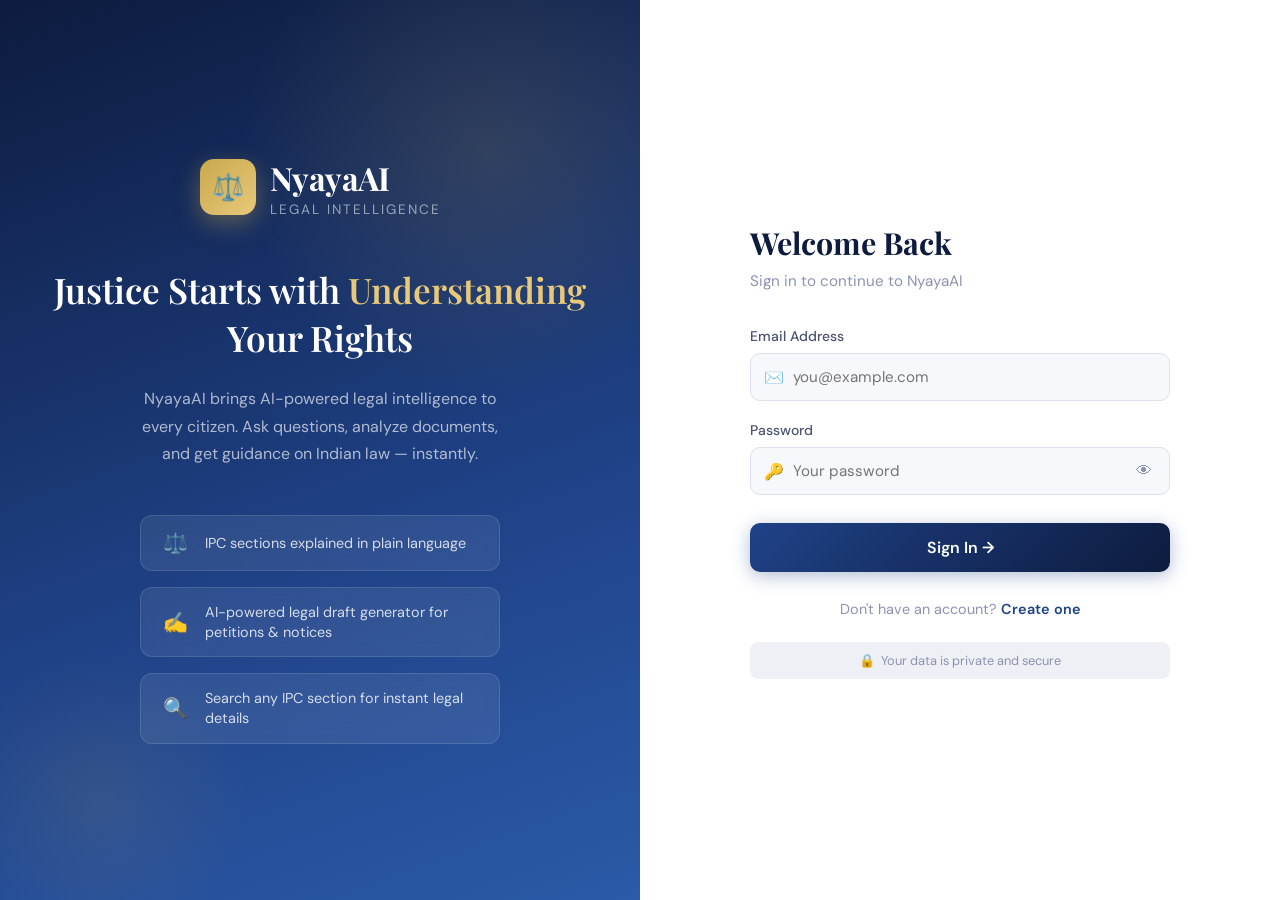
==== frontend/login.html @ 18d70d8e "Initial commit" ====
<!DOCTYPE html>
<html lang="en">
<head>
  <meta charset="UTF-8"/>
  <meta name="viewport" content="width=device-width, initial-scale=1.0"/>
  <title>Login — NyayaAI</title>
  <link rel="stylesheet" href="style.css"/>
  <link rel="icon" href="data:image/svg+xml,<svg xmlns='http://www.w3.org/2000/svg' viewBox='0 0 100 100'><text y='.9em' font-size='90'>⚖️</text></svg>"/>
</head>
<body>
<div class="auth-page">
  <div class="auth-brand">
    <div class="brand-logo">
      <div class="brand-icon">⚖️</div>
      <div>
        <div class="brand-name">NyayaAI</div>
        <div class="brand-tagline">Legal Intelligence</div>
      </div>
    </div>
    <h2 class="brand-headline">Justice Starts with <span>Understanding</span> Your Rights</h2>
    <p class="brand-desc">NyayaAI brings AI-powered legal intelligence to every citizen. Ask questions, analyze documents, and get guidance on Indian law — instantly.</p>
    <div class="brand-features">
      <div class="brand-feature"><div class="feat-icon">⚖️</div><p>IPC sections explained in plain language</p></div>
      <div class="brand-feature"><div class="feat-icon">✍️</div><p>AI-powered legal draft generator for petitions & notices</p></div>
      <div class="brand-feature"><div class="feat-icon">🔍</div><p>Search any IPC section for instant legal details</p></div>
    </div>
  </div>
  <div class="auth-form-side">
    <div class="auth-form-container">
      <h1 class="auth-form-title">Welcome Back</h1>
      <p class="auth-form-sub">Sign in to continue to NyayaAI</p>
      <div id="error-box" class="auth-error-box hidden"><span>⚠️</span><span id="error-msg"></span></div>
      <div class="form-group">
        <label for="email">Email Address</label>
        <div class="input-wrap">
          <span class="input-icon">✉️</span>
          <input type="email" id="email" class="form-control" placeholder="you@example.com" autocomplete="email"/>
        </div>
        <div class="form-error hidden" id="err-email">⚠ Please enter your email</div>
      </div>
      <div class="form-group">
        <label for="password">Password</label>
        <div class="input-wrap">
          <span class="input-icon">🔑</span>
          <input type="password" id="password" class="form-control" placeholder="Your password" autocomplete="current-password"/>
          <button class="toggle-pass" onclick="togglePass()" type="button">👁</button>
        </div>
        <div class="form-error hidden" id="err-password">⚠ Please enter your password</div>
      </div>
      <button class="btn btn-primary auth-btn-full" onclick="doLogin()">Sign In →</button>
      <div class="auth-switch">Don't have an account? <a href="register.html">Create one</a></div>
      <div class="privacy-badge"><span>🔒</span> Your data is private and secure</div>
    </div>
  </div>
</div>
<script>
  if (localStorage.getItem('nyaya_current_user')) window.location.href = 'index.html';
  function togglePass() {
    const inp = document.getElementById('password');
    const btn = document.querySelector('.toggle-pass');
    inp.type = inp.type === 'password' ? 'text' : 'password';
    btn.textContent = inp.type === 'password' ? '👁' : '🙈';
  }
  function doLogin() {
    ['err-email','err-password'].forEach(id => document.getElementById(id).classList.add('hidden'));
    ['email','password'].forEach(id => document.getElementById(id).classList.remove('error'));
    document.getElementById('error-box').classList.add('hidden');
    const email = document.getElementById('email').value.trim();
    const password = document.getElementById('password').value;
    let valid = true;
    if (!email) { document.getElementById('email').classList.add('error'); document.getElementById('err-email').classList.remove('hidden'); valid = false; }
    if (!password) { document.getElementById('password').classList.add('error'); document.getElementById('err-password').classList.remove('hidden'); valid = false; }
    if (!valid) return;
    const users = JSON.parse(localStorage.getItem('nyaya_users') || '[]');
    const user = users.find(u => u.email === email && u.password === password);
    if (!user) {
      document.getElementById('error-msg').textContent = 'Invalid email or password. Please try again.';
      document.getElementById('error-box').classList.remove('hidden');
      return;
    }
    localStorage.setItem('nyaya_current_user', JSON.stringify({ username: user.username, email: user.email }));
    window.location.href = 'index.html';
  }
  document.addEventListener('keydown', e => { if (e.key === 'Enter') doLogin(); });
</script>
</body>
</html>
---- frontend/style.css ----
/* =============================================
   NyayaAI - Legal Assistant Platform
   CSS Stylesheet
   ============================================= */

@import url('https://fonts.googleapis.com/css2?family=Playfair+Display:wght@400;600;700&family=DM+Sans:wght@300;400;500;600&display=swap');

:root {
  --navy: #0d1b3e;
  --navy-mid: #162447;
  --navy-light: #1f4287;
  --accent: #c9a84c;
  --accent-light: #e8c97a;
  --white: #ffffff;
  --off-white: #f7f8fc;
  --gray-100: #eef0f6;
  --gray-200: #dde1ee;
  --gray-400: #8b93b0;
  --gray-600: #4a5270;
  --danger: #e05555;
  --success: #2ecc8a;
  --sidebar-w: 260px;
  --radius: 14px;
  --shadow-sm: 0 2px 12px rgba(13,27,62,0.08);
  --shadow-md: 0 6px 28px rgba(13,27,62,0.14);
  --shadow-lg: 0 16px 56px rgba(13,27,62,0.2);
  --transition: 0.22s cubic-bezier(0.4,0,0.2,1);
}

*, *::before, *::after { box-sizing: border-box; margin: 0; padding: 0; }

html { scroll-behavior: smooth; }

body {
  font-family: 'DM Sans', sans-serif;
  background: var(--off-white);
  color: var(--navy);
  min-height: 100vh;
  -webkit-font-smoothing: antialiased;
}

/* ============ UTILITIES ============ */
.hidden { display: none !important; }

.btn {
  display: inline-flex;
  align-items: center;
  gap: 8px;
  padding: 12px 24px;
  border-radius: 10px;
  font-family: 'DM Sans', sans-serif;
  font-size: 0.95rem;
  font-weight: 500;
  border: none;
  cursor: pointer;
  transition: all var(--transition);
  text-decoration: none;
  white-space: nowrap;
}

.btn-primary {
  background: linear-gradient(135deg, var(--navy-light), var(--navy));
  color: var(--white);
  box-shadow: 0 4px 18px rgba(31,66,135,0.35);
}
.btn-primary:hover {
  transform: translateY(-2px);
  box-shadow: 0 8px 28px rgba(31,66,135,0.45);
}

.btn-accent {
  background: linear-gradient(135deg, var(--accent), #b8932a);
  color: var(--white);
  box-shadow: 0 4px 18px rgba(201,168,76,0.35);
}
.btn-accent:hover { transform: translateY(-2px); box-shadow: 0 8px 28px rgba(201,168,76,0.45); }

.btn-outline {
  background: transparent;
  color: var(--navy);
  border: 1.5px solid var(--gray-200);
}
.btn-outline:hover { border-color: var(--navy-light); background: var(--gray-100); }

.btn-danger { background: var(--danger); color: white; }
.btn-danger:hover { background: #c94444; transform: translateY(-1px); }

/* ============ AUTH PAGES ============ */
.auth-page {
  min-height: 100vh;
  display: grid;
  grid-template-columns: 1fr 1fr;
  background: var(--white);
}

.auth-brand {
  background: linear-gradient(160deg, var(--navy) 0%, var(--navy-light) 60%, #2a5aa8 100%);
  display: flex;
  flex-direction: column;
  align-items: center;
  justify-content: center;
  padding: 60px 50px;
  position: relative;
  overflow: hidden;
}

.auth-brand::before {
  content: '';
  position: absolute;
  width: 500px; height: 500px;
  background: radial-gradient(circle, rgba(201,168,76,0.15) 0%, transparent 70%);
  top: -100px; right: -100px;
  border-radius: 50%;
}
.auth-brand::after {
  content: '';
  position: absolute;
  width: 300px; height: 300px;
  background: radial-gradient(circle, rgba(201,168,76,0.1) 0%, transparent 70%);
  bottom: -50px; left: -50px;
  border-radius: 50%;
}

.brand-logo {
  display: flex;
  align-items: center;
  gap: 14px;
  margin-bottom: 48px;
  z-index: 1;
}

.brand-icon {
  width: 56px; height: 56px;
  background: linear-gradient(135deg, var(--accent), var(--accent-light));
  border-radius: 14px;
  display: flex;
  align-items: center;
  justify-content: center;
  font-size: 26px;
  box-shadow: 0 8px 24px rgba(201,168,76,0.4);
}

.brand-name {
  font-family: 'Playfair Display', serif;
  font-size: 2rem;
  font-weight: 700;
  color: var(--white);
  letter-spacing: -0.5px;
}

.brand-tagline {
  font-size: 0.85rem;
  color: rgba(255,255,255,0.55);
  letter-spacing: 2px;
  text-transform: uppercase;
  margin-top: 2px;
}

.brand-headline {
  font-family: 'Playfair Display', serif;
  font-size: 2.2rem;
  font-weight: 600;
  color: var(--white);
  line-height: 1.35;
  text-align: center;
  margin-bottom: 24px;
  z-index: 1;
}

.brand-headline span { color: var(--accent-light); }

.brand-desc {
  font-size: 1rem;
  color: rgba(255,255,255,0.65);
  text-align: center;
  line-height: 1.7;
  max-width: 380px;
  z-index: 1;
}

.brand-features {
  display: flex;
  flex-direction: column;
  gap: 16px;
  margin-top: 48px;
  z-index: 1;
  width: 100%;
  max-width: 360px;
}

.brand-feature {
  display: flex;
  align-items: center;
  gap: 14px;
  background: rgba(255,255,255,0.08);
  border: 1px solid rgba(255,255,255,0.12);
  border-radius: 12px;
  padding: 14px 18px;
  backdrop-filter: blur(8px);
}

.brand-feature .feat-icon {
  font-size: 20px;
  min-width: 32px;
  text-align: center;
}

.brand-feature p {
  font-size: 0.9rem;
  color: rgba(255,255,255,0.8);
  line-height: 1.4;
}

/* Auth Form Side */
.auth-form-side {
  display: flex;
  align-items: center;
  justify-content: center;
  padding: 60px 50px;
  background: var(--white);
}

.auth-form-container {
  width: 100%;
  max-width: 420px;
  animation: fadeInUp 0.5s ease both;
}

@keyframes fadeInUp {
  from { opacity: 0; transform: translateY(24px); }
  to { opacity: 1; transform: translateY(0); }
}

.auth-form-title {
  font-family: 'Playfair Display', serif;
  font-size: 1.9rem;
  font-weight: 700;
  color: var(--navy);
  margin-bottom: 8px;
}

.auth-form-sub {
  color: var(--gray-400);
  font-size: 0.95rem;
  margin-bottom: 36px;
}

.form-group {
  margin-bottom: 20px;
}

.form-group label {
  display: block;
  font-size: 0.875rem;
  font-weight: 500;
  color: var(--gray-600);
  margin-bottom: 8px;
}

.form-control {
  width: 100%;
  padding: 13px 16px;
  border: 1.5px solid var(--gray-200);
  border-radius: 10px;
  font-family: 'DM Sans', sans-serif;
  font-size: 0.95rem;
  color: var(--navy);
  background: var(--off-white);
  transition: all var(--transition);
  outline: none;
}

.form-control:focus {
  border-color: var(--navy-light);
  background: var(--white);
  box-shadow: 0 0 0 3px rgba(31,66,135,0.1);
}

.form-control.error { border-color: var(--danger); }
.form-control.error:focus { box-shadow: 0 0 0 3px rgba(224,85,85,0.12); }

.input-wrap {
  position: relative;
}

.input-wrap .input-icon {
  position: absolute;
  left: 14px;
  top: 50%;
  transform: translateY(-50%);
  color: var(--gray-400);
  font-size: 16px;
  pointer-events: none;
}

.input-wrap .form-control { padding-left: 42px; }

.toggle-pass {
  position: absolute;
  right: 14px;
  top: 50%;
  transform: translateY(-50%);
  background: none;
  border: none;
  color: var(--gray-400);
  cursor: pointer;
  font-size: 16px;
  padding: 4px;
  transition: color var(--transition);
}
.toggle-pass:hover { color: var(--navy); }

.form-error {
  font-size: 0.8rem;
  color: var(--danger);
  margin-top: 6px;
  display: flex;
  align-items: center;
  gap: 4px;
}

.auth-error-box {
  background: rgba(224,85,85,0.1);
  border: 1px solid rgba(224,85,85,0.25);
  border-radius: 10px;
  padding: 12px 16px;
  color: var(--danger);
  font-size: 0.9rem;
  margin-bottom: 20px;
  display: flex;
  align-items: center;
  gap: 8px;
}

.auth-btn-full {
  width: 100%;
  justify-content: center;
  padding: 14px;
  font-size: 1rem;
  font-weight: 600;
  margin-top: 8px;
  border-radius: 10px;
}

.auth-switch {
  text-align: center;
  margin-top: 28px;
  font-size: 0.9rem;
  color: var(--gray-400);
}

.auth-switch a {
  color: var(--navy-light);
  font-weight: 600;
  text-decoration: none;
  transition: color var(--transition);
}
.auth-switch a:hover { color: var(--accent); }

.privacy-badge {
  display: flex;
  align-items: center;
  justify-content: center;
  gap: 6px;
  margin-top: 24px;
  font-size: 0.8rem;
  color: var(--gray-400);
  padding: 10px;
  background: var(--gray-100);
  border-radius: 8px;
}

.privacy-badge span { color: var(--success); font-size: 13px; }

/* ============ DASHBOARD LAYOUT ============ */
.dashboard {
  display: flex;
  min-height: 100vh;
}

/* SIDEBAR */
.sidebar {
  width: var(--sidebar-w);
  background: var(--navy);
  display: flex;
  flex-direction: column;
  position: fixed;
  top: 0; left: 0;
  height: 100vh;
  z-index: 100;
  transition: transform var(--transition);
  overflow: hidden;
}

.sidebar-brand {
  display: flex;
  align-items: center;
  gap: 12px;
  padding: 26px 22px 22px;
  border-bottom: 1px solid rgba(255,255,255,0.08);
}

.sidebar-icon-wrap {
  width: 40px; height: 40px;
  background: linear-gradient(135deg, var(--accent), var(--accent-light));
  border-radius: 10px;
  display: flex;
  align-items: center;
  justify-content: center;
  font-size: 18px;
  flex-shrink: 0;
}

.sidebar-brand-name {
  font-family: 'Playfair Display', serif;
  font-size: 1.3rem;
  font-weight: 700;
  color: var(--white);
  letter-spacing: -0.3px;
}

.sidebar-brand-sub {
  font-size: 0.7rem;
  color: rgba(255,255,255,0.4);
  text-transform: uppercase;
  letter-spacing: 1.5px;
}

.sidebar-nav {
  flex: 1;
  padding: 20px 12px;
  overflow-y: auto;
}

.nav-section-label {
  font-size: 0.68rem;
  text-transform: uppercase;
  letter-spacing: 2px;
  color: rgba(255,255,255,0.3);
  padding: 8px 12px 6px;
  margin-top: 8px;
}

.nav-item {
  display: flex;
  align-items: center;
  gap: 12px;
  padding: 11px 14px;
  border-radius: 10px;
  color: rgba(255,255,255,0.65);
  cursor: pointer;
  transition: all var(--transition);
  font-size: 0.9rem;
  font-weight: 400;
  margin-bottom: 3px;
  position: relative;
  border: none;
  background: none;
  width: 100%;
  text-align: left;
}

.nav-item .nav-icon {
  font-size: 17px;
  min-width: 22px;
  text-align: center;
}

.nav-item:hover {
  background: rgba(255,255,255,0.08);
  color: var(--white);
}

.nav-item.active {
  background: linear-gradient(135deg, rgba(31,66,135,0.7), rgba(201,168,76,0.15));
  color: var(--white);
  font-weight: 500;
  box-shadow: 0 2px 12px rgba(0,0,0,0.2);
}

.nav-item.active::before {
  content: '';
  position: absolute;
  left: 0; top: 20%; bottom: 20%;
  width: 3px;
  background: var(--accent);
  border-radius: 0 2px 2px 0;
}

.nav-item.nav-logout {
  color: rgba(224,85,85,0.75);
  margin-top: 4px;
}
.nav-item.nav-logout:hover { background: rgba(224,85,85,0.12); color: var(--danger); }

.sidebar-footer {
  padding: 16px 14px;
  border-top: 1px solid rgba(255,255,255,0.08);
}

.sidebar-user {
  display: flex;
  align-items: center;
  gap: 10px;
  padding: 10px 12px;
  border-radius: 10px;
  background: rgba(255,255,255,0.06);
}

.sidebar-avatar {
  width: 36px; height: 36px;
  border-radius: 50%;
  background: linear-gradient(135deg, var(--accent), var(--navy-light));
  display: flex;
  align-items: center;
  justify-content: center;
  font-size: 15px;
  color: white;
  font-weight: 600;
  flex-shrink: 0;
}

.sidebar-user-info .s-name {
  font-size: 0.85rem;
  font-weight: 500;
  color: var(--white);
}

.sidebar-user-info .s-role {
  font-size: 0.72rem;
  color: rgba(255,255,255,0.4);
}

/* MAIN CONTENT */
.main-content {
  flex: 1;
  margin-left: var(--sidebar-w);
  display: flex;
  flex-direction: column;
  min-height: 100vh;
}

/* TOPBAR */
.topbar {
  background: var(--white);
  border-bottom: 1px solid var(--gray-200);
  padding: 0 30px;
  height: 68px;
  display: flex;
  align-items: center;
  justify-content: space-between;
  position: sticky;
  top: 0;
  z-index: 50;
  box-shadow: var(--shadow-sm);
}

.topbar-left {
  display: flex;
  align-items: center;
  gap: 14px;
}

.hamburger {
  display: none;
  background: none;
  border: none;
  font-size: 22px;
  cursor: pointer;
  color: var(--navy);
  padding: 6px;
  border-radius: 8px;
}
.hamburger:hover { background: var(--gray-100); }

.topbar-title {
  font-family: 'Playfair Display', serif;
  font-size: 1.2rem;
  font-weight: 700;
  color: var(--navy);
}

.topbar-right {
  display: flex;
  align-items: center;
  gap: 16px;
}

.topbar-privacy {
  display: flex;
  align-items: center;
  gap: 6px;
  font-size: 0.8rem;
  color: var(--success);
  background: rgba(46,204,138,0.08);
  padding: 6px 12px;
  border-radius: 20px;
  border: 1px solid rgba(46,204,138,0.2);
  font-weight: 500;
}

.topbar-avatar {
  width: 38px; height: 38px;
  border-radius: 50%;
  background: linear-gradient(135deg, var(--accent), var(--navy-light));
  display: flex;
  align-items: center;
  justify-content: center;
  font-size: 15px;
  color: white;
  font-weight: 600;
  cursor: pointer;
  box-shadow: var(--shadow-sm);
}

/* PAGE CONTENT */
.page-content {
  flex: 1;
  padding: 32px 30px;
  overflow-y: auto;
}

.page { display: none; animation: fadeInUp 0.3s ease both; }
.page.active { display: block; }

/* ============ HOME PAGE ============ */
.home-welcome {
  background: linear-gradient(135deg, var(--navy) 0%, var(--navy-light) 100%);
  border-radius: var(--radius);
  padding: 48px 40px;
  color: var(--white);
  margin-bottom: 30px;
  position: relative;
  overflow: hidden;
}

.home-welcome::before {
  content: '';
  position: absolute;
  width: 400px; height: 400px;
  background: radial-gradient(circle, rgba(201,168,76,0.2) 0%, transparent 70%);
  top: -100px; right: -100px;
  border-radius: 50%;
  pointer-events: none;
}

.home-welcome h1 {
  font-family: 'Playfair Display', serif;
  font-size: 2rem;
  font-weight: 700;
  margin-bottom: 10px;
}

.home-welcome h1 .accent { color: var(--accent-light); }

.home-welcome p {
  font-size: 1rem;
  color: rgba(255,255,255,0.7);
  max-width: 520px;
  line-height: 1.7;
  margin-bottom: 28px;
}

.home-cards {
  display: grid;
  grid-template-columns: repeat(auto-fill, minmax(240px,1fr));
  gap: 20px;
  margin-bottom: 30px;
}

.home-card {
  background: var(--white);
  border-radius: var(--radius);
  padding: 24px;
  box-shadow: var(--shadow-sm);
  border: 1px solid var(--gray-200);
  cursor: pointer;
  transition: all var(--transition);
}

.home-card:hover {
  transform: translateY(-4px);
  box-shadow: var(--shadow-md);
  border-color: rgba(31,66,135,0.2);
}

.home-card-icon {
  width: 48px; height: 48px;
  border-radius: 12px;
  display: flex;
  align-items: center;
  justify-content: center;
  font-size: 22px;
  margin-bottom: 16px;
}

.ic-blue { background: rgba(31,66,135,0.1); }
.ic-gold { background: rgba(201,168,76,0.12); }
.ic-green { background: rgba(46,204,138,0.1); }
.ic-red { background: rgba(224,85,85,0.1); }

.home-card h3 {
  font-size: 1rem;
  font-weight: 600;
  color: var(--navy);
  margin-bottom: 6px;
}

.home-card p {
  font-size: 0.85rem;
  color: var(--gray-400);
  line-height: 1.6;
}

.home-welcome-inner {
  position: relative;
  z-index: 1;
}

.home-welcome-actions {
  display: flex;
  align-items: center;
  gap: 20px;
  flex-wrap: wrap;
  margin-top: 28px;
}

.home-stats-inline {
  display: flex;
  gap: 10px;
  flex-wrap: wrap;
}

.stat-pill {
  background: rgba(255,255,255,0.12);
  border: 1px solid rgba(255,255,255,0.18);
  border-radius: 20px;
  padding: 6px 14px;
  font-size: 0.82rem;
  color: rgba(255,255,255,0.8);
}

.stat-pill strong {
  color: var(--accent-light);
  font-weight: 700;
}

/* ============ CHAT PAGE ============ */
.chat-wrapper {
  display: flex;
  flex-direction: column;
  height: calc(100vh - 68px - 64px);
  background: var(--white);
  border-radius: var(--radius);
  border: 1px solid var(--gray-200);
  box-shadow: var(--shadow-sm);
  overflow: hidden;
}

.chat-header {
  padding: 16px 24px;
  border-bottom: 1px solid var(--gray-200);
  display: flex;
  align-items: center;
  gap: 14px;
  background: var(--white);
}

.chat-header-icon {
  width: 44px; height: 44px;
  background: linear-gradient(135deg, var(--navy), var(--navy-light));
  border-radius: 12px;
  display: flex;
  align-items: center;
  justify-content: center;
  font-size: 20px;
}

.chat-header-info h3 {
  font-size: 1rem;
  font-weight: 600;
  color: var(--navy);
}

.chat-header-info p {
  font-size: 0.8rem;
  color: var(--success);
  display: flex;
  align-items: center;
  gap: 4px;
}

.chat-header-info p::before {
  content: '';
  width: 7px; height: 7px;
  background: var(--success);
  border-radius: 50%;
  display: inline-block;
}

.chat-messages {
  flex: 1;
  overflow-y: auto;
  padding: 24px;
  display: flex;
  flex-direction: column;
  gap: 20px;
  background: var(--off-white);
}

.chat-messages::-webkit-scrollbar { width: 5px; }
.chat-messages::-webkit-scrollbar-track { background: transparent; }
.chat-messages::-webkit-scrollbar-thumb { background: var(--gray-200); border-radius: 10px; }

.msg-row {
  display: flex;
  gap: 10px;
  animation: msgIn 0.3s ease both;
}

@keyframes msgIn {
  from { opacity: 0; transform: translateY(10px); }
  to { opacity: 1; transform: translateY(0); }
}

.msg-row.user { flex-direction: row-reverse; }

.msg-avatar {
  width: 36px; height: 36px;
  border-radius: 50%;
  display: flex;
  align-items: center;
  justify-content: center;
  font-size: 15px;
  flex-shrink: 0;
  align-self: flex-end;
}

.msg-avatar.ai-avatar {
  background: linear-gradient(135deg, var(--navy), var(--navy-light));
  color: white;
  font-size: 16px;
}

.msg-avatar.user-avatar {
  background: linear-gradient(135deg, var(--accent), var(--accent-light));
  color: white;
  font-size: 15px;
  font-weight: 600;
}

.msg-bubble {
  max-width: 68%;
  padding: 13px 18px;
  border-radius: 16px;
  font-size: 0.92rem;
  line-height: 1.65;
}

.msg-row.ai .msg-bubble {
  background: var(--white);
  color: var(--navy);
  border-bottom-left-radius: 4px;
  box-shadow: var(--shadow-sm);
  border: 1px solid var(--gray-200);
}

.msg-row.user .msg-bubble {
  background: linear-gradient(135deg, var(--navy-light), var(--navy));
  color: var(--white);
  border-bottom-right-radius: 4px;
  box-shadow: 0 4px 14px rgba(31,66,135,0.3);
}

.msg-time {
  font-size: 0.72rem;
  color: var(--gray-400);
  margin-top: 5px;
  text-align: right;
}

.msg-row.ai .msg-time { text-align: left; }

.typing-indicator {
  display: flex;
  gap: 10px;
  align-items: flex-end;
}

.typing-bubble {
  background: var(--white);
  border: 1px solid var(--gray-200);
  border-radius: 16px;
  border-bottom-left-radius: 4px;
  padding: 14px 18px;
  display: flex;
  gap: 5px;
  align-items: center;
  box-shadow: var(--shadow-sm);
}

.typing-dot {
  width: 7px; height: 7px;
  background: var(--gray-400);
  border-radius: 50%;
  animation: typingBounce 1.2s ease infinite;
}
.typing-dot:nth-child(2) { animation-delay: 0.2s; }
.typing-dot:nth-child(3) { animation-delay: 0.4s; }

@keyframes typingBounce {
  0%, 60%, 100% { transform: translateY(0); opacity: 0.4; }
  30% { transform: translateY(-6px); opacity: 1; }
}

.chat-input-area {
  padding: 16px 24px;
  border-top: 1px solid var(--gray-200);
  background: var(--white);
  display: flex;
  gap: 10px;
  align-items: flex-end;
}

.chat-input-wrap {
  flex: 1;
  background: var(--off-white);
  border: 1.5px solid var(--gray-200);
  border-radius: 12px;
  display: flex;
  align-items: center;
  padding: 4px 12px;
  transition: all var(--transition);
}

.chat-input-wrap:focus-within {
  border-color: var(--navy-light);
  background: var(--white);
  box-shadow: 0 0 0 3px rgba(31,66,135,0.08);
}

.chat-input {
  flex: 1;
  border: none;
  background: none;
  padding: 10px 8px;
  font-family: 'DM Sans', sans-serif;
  font-size: 0.95rem;
  color: var(--navy);
  outline: none;
  resize: none;
  max-height: 120px;
  min-height: 42px;
  line-height: 1.5;
}

.chat-input::placeholder { color: var(--gray-400); }

.send-btn {
  width: 46px; height: 46px;
  background: linear-gradient(135deg, var(--navy-light), var(--navy));
  border: none;
  border-radius: 10px;
  color: white;
  font-size: 18px;
  cursor: pointer;
  transition: all var(--transition);
  display: flex;
  align-items: center;
  justify-content: center;
  flex-shrink: 0;
  box-shadow: 0 3px 12px rgba(31,66,135,0.35);
}

.send-btn:hover { transform: scale(1.06); box-shadow: 0 5px 18px rgba(31,66,135,0.45); }
.send-btn:active { transform: scale(0.97); }

.chat-disclaimer {
  text-align: center;
  font-size: 0.75rem;
  color: var(--gray-400);
  padding: 8px 24px 4px;
  border-top: 1px solid var(--gray-100);
  background: var(--white);
}

/* Empty state */
.chat-empty {
  display: flex;
  flex-direction: column;
  align-items: center;
  justify-content: center;
  flex: 1;
  gap: 16px;
  color: var(--gray-400);
  padding: 40px;
}

.chat-empty .empty-icon { font-size: 52px; margin-bottom: 4px; }
.chat-empty h3 { font-size: 1.1rem; color: var(--navy); font-weight: 600; }
.chat-empty p { font-size: 0.87rem; text-align: center; max-width: 320px; line-height: 1.6; }

.quick-prompts {
  display: flex;
  flex-wrap: wrap;
  gap: 10px;
  justify-content: center;
  margin-top: 8px;
}

.quick-prompt {
  padding: 8px 16px;
  background: var(--white);
  border: 1.5px solid var(--gray-200);
  border-radius: 20px;
  font-size: 0.83rem;
  color: var(--navy);
  cursor: pointer;
  transition: all var(--transition);
  font-family: 'DM Sans', sans-serif;
}
.quick-prompt:hover {
  border-color: var(--navy-light);
  background: rgba(31,66,135,0.05);
  color: var(--navy-light);
}

/* ============ CHAT HISTORY PAGE ============ */
.history-grid {
  display: grid;
  grid-template-columns: 280px 1fr;
  gap: 20px;
  height: calc(100vh - 68px - 64px);
}

.history-list {
  background: var(--white);
  border-radius: var(--radius);
  border: 1px solid var(--gray-200);
  box-shadow: var(--shadow-sm);
  display: flex;
  flex-direction: column;
  overflow: hidden;
}

.history-list-header {
  padding: 18px 20px;
  border-bottom: 1px solid var(--gray-200);
  font-weight: 600;
  font-size: 0.95rem;
  color: var(--navy);
  display: flex;
  align-items: center;
  gap: 8px;
}

.history-list-body {
  flex: 1;
  overflow-y: auto;
  padding: 8px;
}

.history-item {
  padding: 14px 16px;
  border-radius: 10px;
  cursor: pointer;
  transition: all var(--transition);
  margin-bottom: 4px;
}

.history-item:hover { background: var(--gray-100); }
.history-item.active { background: rgba(31,66,135,0.08); border: 1px solid rgba(31,66,135,0.15); }

.history-item-title {
  font-size: 0.88rem;
  font-weight: 500;
  color: var(--navy);
  margin-bottom: 4px;
  white-space: nowrap;
  overflow: hidden;
  text-overflow: ellipsis;
}

.history-item-meta {
  font-size: 0.77rem;
  color: var(--gray-400);
  display: flex;
  gap: 8px;
}

.history-preview {
  background: var(--white);
  border-radius: var(--radius);
  border: 1px solid var(--gray-200);
  box-shadow: var(--shadow-sm);
  display: flex;
  flex-direction: column;
  overflow: hidden;
}

.history-preview-header {
  padding: 18px 24px;
  border-bottom: 1px solid var(--gray-200);
  display: flex;
  align-items: center;
  justify-content: space-between;
}

.history-preview-title {
  font-weight: 600;
  color: var(--navy);
  font-size: 0.95rem;
}

.history-messages {
  flex: 1;
  padding: 24px;
  overflow-y: auto;
  background: var(--off-white);
  display: flex;
  flex-direction: column;
  gap: 16px;
}

.history-empty {
  flex: 1;
  display: flex;
  flex-direction: column;
  align-items: center;
  justify-content: center;
  color: var(--gray-400);
  gap: 12px;
  font-size: 0.9rem;
}

/* ============ DOCUMENT ANALYZER ============ */
.doc-layout {
  display: grid;
  grid-template-columns: 340px 1fr;
  gap: 24px;
  align-items: start;
}

.doc-layout > * {
  min-width: 0; /* critical — prevents grid children from overflowing */
}

.doc-upload-card {
  background: var(--white);
  border-radius: var(--radius);
  border: 1px solid var(--gray-200);
  box-shadow: var(--shadow-sm);
  padding: 32px;
}

.section-heading {
  font-family: 'Playfair Display', serif;
  font-size: 1.25rem;
  font-weight: 700;
  color: var(--navy);
  margin-bottom: 6px;
}

.section-sub {
  font-size: 0.87rem;
  color: var(--gray-400);
  margin-bottom: 24px;
}

.dropzone {
  border: 2px dashed var(--gray-200);
  border-radius: 12px;
  padding: 48px 24px;
  text-align: center;
  cursor: pointer;
  transition: all var(--transition);
  background: var(--off-white);
  position: relative;
}

.dropzone:hover, .dropzone.dragover {
  border-color: var(--navy-light);
  background: rgba(31,66,135,0.04);
}

.dropzone input[type="file"] {
  position: absolute;
  inset: 0;
  opacity: 0;
  cursor: pointer;
  width: 100%;
}

.drop-icon { font-size: 44px; margin-bottom: 14px; }

.drop-text { font-size: 0.95rem; font-weight: 500; color: var(--navy); margin-bottom: 6px; }
.drop-sub { font-size: 0.82rem; color: var(--gray-400); }
.drop-formats {
  display: flex;
  gap: 8px;
  justify-content: center;
  margin-top: 14px;
  flex-wrap: wrap;
}

.format-badge {
  padding: 4px 12px;
  border-radius: 20px;
  font-size: 0.75rem;
  font-weight: 500;
  background: var(--gray-100);
  color: var(--gray-600);
  border: 1px solid var(--gray-200);
}

.file-preview {
  margin-top: 16px;
  padding: 14px 16px;
  background: rgba(31,66,135,0.06);
  border: 1px solid rgba(31,66,135,0.15);
  border-radius: 10px;
  display: flex;
  align-items: center;
  gap: 12px;
}

.file-preview-icon { font-size: 24px; }

.file-preview-info .file-name {
  font-size: 0.88rem;
  font-weight: 500;
  color: var(--navy);
}

.file-preview-info .file-size {
  font-size: 0.77rem;
  color: var(--gray-400);
}

.file-preview-remove {
  margin-left: auto;
  background: none;
  border: none;
  color: var(--gray-400);
  cursor: pointer;
  font-size: 16px;
  transition: color var(--transition);
}
.file-preview-remove:hover { color: var(--danger); }

.analyze-btn {
  width: 100%;
  justify-content: center;
  padding: 14px;
  font-size: 0.95rem;
  font-weight: 600;
  margin-top: 20px;
  border-radius: 10px;
}


/* ── ANALYSIS REPORT OUTPUT ── */
#doc-result {
  overflow: hidden;
  word-break: break-word;
  overflow-wrap: break-word;
  min-width: 0;
  max-width: 100%;
}

.analysis-report {
  font-family: 'DM Sans', sans-serif;
  font-size: 0.92rem;
  color: var(--navy);
  line-height: 1.8;
  word-break: break-word;
  white-space: normal;
  overflow-wrap: break-word;
}

.analysis-report p {
  margin: 0 0 14px 0;
  color: var(--gray-700, #3a4060);
}

.analysis-section-title {
  font-family: 'Playfair Display', serif;
  font-size: 1rem;
  font-weight: 700;
  color: var(--navy);
  margin: 22px 0 8px 0;
  padding-bottom: 6px;
  border-bottom: 1.5px solid var(--gray-200);
}

.analysis-bullet {
  padding: 4px 0 4px 14px;
  color: var(--gray-600, #4a5270);
  position: relative;
}

.analysis-report strong {
  color: var(--navy);
  font-weight: 700;
}

/* Remove any pre tags that slip through */
#doc-result pre {
  white-space: pre-wrap;
  word-break: break-word;
  font-family: 'DM Sans', sans-serif;
  font-size: 0.9rem;
  line-height: 1.8;
  overflow: hidden;
}

.doc-result-card {
  background: var(--white);
  border-radius: var(--radius);
  border: 1px solid var(--gray-200);
  box-shadow: var(--shadow-sm);
  padding: 32px;
  display: flex;
  flex-direction: column;
  min-width: 0;
  overflow: hidden;
  max-height: 85vh;
  overflow-y: auto;
}

.result-placeholder {
  flex: 1;
  display: flex;
  flex-direction: column;
  align-items: center;
  justify-content: center;
  color: var(--gray-400);
  gap: 14px;
  text-align: center;
}

.result-placeholder .ph-icon { font-size: 52px; }
.result-placeholder h3 { font-size: 1.05rem; color: var(--navy); font-weight: 600; }
.result-placeholder p { font-size: 0.85rem; max-width: 260px; line-height: 1.6; }

/* Analysis loading */
.analyze-loading {
  display: flex;
  flex-direction: column;
  align-items: center;
  justify-content: center;
  flex: 1;
  gap: 16px;
}

.analyze-spinner {
  width: 52px; height: 52px;
  border: 4px solid var(--gray-200);
  border-top-color: var(--navy-light);
  border-radius: 50%;
  animation: spin 0.8s linear infinite;
}

@keyframes spin { to { transform: rotate(360deg); } }

.analyze-loading p {
  font-size: 0.9rem;
  color: var(--gray-400);
  font-weight: 500;
}

/* Analysis result */
.analysis-result { flex: 1; overflow-y: auto; }

.result-badge {
  display: inline-flex;
  align-items: center;
  gap: 6px;
  padding: 5px 14px;
  border-radius: 20px;
  font-size: 0.78rem;
  font-weight: 600;
  margin-bottom: 20px;
}
.result-badge.success { background: rgba(46,204,138,0.12); color: #1a9e6b; border: 1px solid rgba(46,204,138,0.25); }

.result-section { margin-bottom: 22px; }

.result-section h4 {
  font-size: 0.85rem;
  font-weight: 600;
  color: var(--gray-600);
  text-transform: uppercase;
  letter-spacing: 0.8px;
  margin-bottom: 10px;
}

.result-section p {
  font-size: 0.9rem;
  color: var(--navy);
  line-height: 1.7;
}

.result-tags {
  display: flex;
  flex-wrap: wrap;
  gap: 8px;
}

.result-tag {
  padding: 5px 12px;
  border-radius: 20px;
  font-size: 0.8rem;
  font-weight: 500;
  background: rgba(31,66,135,0.08);
  color: var(--navy-light);
  border: 1px solid rgba(31,66,135,0.15);
}

.result-risk {
  padding: 14px 18px;
  border-radius: 10px;
  font-size: 0.88rem;
  border-left: 4px solid;
  line-height: 1.6;
}

.risk-medium { background: rgba(255,193,7,0.1); border-color: #ffc107; color: #856404; }
.risk-low { background: rgba(46,204,138,0.1); border-color: var(--success); color: #1a9e6b; }

/* ============ IPC SECTIONS PAGE ============ */
.ipc-header {
  background: linear-gradient(135deg, var(--navy) 0%, var(--navy-light) 100%);
  border-radius: var(--radius);
  padding: 36px 40px;
  color: var(--white);
  margin-bottom: 30px;
  position: relative;
  overflow: hidden;
}

.ipc-header::before {
  content: '⚖️';
  font-size: 120px;
  position: absolute;
  right: 40px;
  top: -20px;
  opacity: 0.1;
}

.ipc-header h2 {
  font-family: 'Playfair Display', serif;
  font-size: 1.8rem;
  font-weight: 700;
  margin-bottom: 8px;
}

.ipc-header p {
  font-size: 0.95rem;
  color: rgba(255,255,255,0.7);
  max-width: 480px;
  line-height: 1.7;
}

.ipc-grid {
  display: grid;
  grid-template-columns: repeat(auto-fill, minmax(320px,1fr));
  gap: 20px;
}

.ipc-card {
  background: var(--white);
  border-radius: var(--radius);
  border: 1px solid var(--gray-200);
  box-shadow: var(--shadow-sm);
  overflow: hidden;
  transition: all var(--transition);
}

.ipc-card:hover {
  transform: translateY(-3px);
  box-shadow: var(--shadow-md);
  border-color: rgba(31,66,135,0.2);
}

.ipc-card-header {
  padding: 20px 24px;
  display: flex;
  align-items: flex-start;
  gap: 16px;
  border-bottom: 1px solid var(--gray-100);
}

.ipc-badge {
  padding: 5px 12px;
  border-radius: 6px;
  font-size: 0.78rem;
  font-weight: 700;
  letter-spacing: 0.5px;
  white-space: nowrap;
  flex-shrink: 0;
}

.badge-red { background: rgba(224,85,85,0.1); color: var(--danger); border: 1px solid rgba(224,85,85,0.2); }
.badge-blue { background: rgba(31,66,135,0.1); color: var(--navy-light); border: 1px solid rgba(31,66,135,0.2); }
.badge-orange { background: rgba(255,152,0,0.1); color: #e65100; border: 1px solid rgba(255,152,0,0.2); }
.badge-purple { background: rgba(156,39,176,0.1); color: #7b1fa2; border: 1px solid rgba(156,39,176,0.2); }

.ipc-card-title { font-size: 1rem; font-weight: 700; color: var(--navy); }
.ipc-card-sub { font-size: 0.82rem; color: var(--gray-400); margin-top: 2px; }

.ipc-card-body { padding: 20px 24px; }

.ipc-section-label {
  font-size: 0.75rem;
  font-weight: 600;
  color: var(--gray-400);
  text-transform: uppercase;
  letter-spacing: 1px;
  margin-bottom: 6px;
  margin-top: 16px;
}
.ipc-section-label:first-child { margin-top: 0; }

.ipc-card-body p {
  font-size: 0.88rem;
  color: var(--gray-600);
  line-height: 1.7;
}

.ipc-example {
  background: var(--off-white);
  border-radius: 8px;
  padding: 12px 14px;
  font-size: 0.85rem;
  color: var(--navy);
  line-height: 1.6;
  border-left: 3px solid var(--accent);
  font-style: italic;
}

.ipc-punishment {
  display: inline-flex;
  align-items: center;
  gap: 6px;
  padding: 4px 12px;
  border-radius: 20px;
  font-size: 0.78rem;
  font-weight: 500;
  background: rgba(224,85,85,0.08);
  color: var(--danger);
  border: 1px solid rgba(224,85,85,0.15);
}

/* ============ PAGE HEADERS ============ */
.page-header {
  display: flex;
  align-items: center;
  justify-content: space-between;
  margin-bottom: 24px;
}

.page-header h2 {
  font-family: 'Playfair Display', serif;
  font-size: 1.6rem;
  font-weight: 700;
  color: var(--navy);
}

.page-header p {
  font-size: 0.88rem;
  color: var(--gray-400);
  margin-top: 3px;
}

/* ============ OVERLAY ============ */
.sidebar-overlay {
  display: none;
  position: fixed;
  inset: 0;
  background: rgba(0,0,0,0.45);
  z-index: 99;
  backdrop-filter: blur(3px);
}

/* ============ TOAST ============ */
.toast {
  position: fixed;
  bottom: 28px;
  right: 28px;
  background: var(--navy);
  color: white;
  padding: 14px 20px;
  border-radius: 10px;
  font-size: 0.88rem;
  box-shadow: var(--shadow-lg);
  z-index: 9999;
  display: flex;
  align-items: center;
  gap: 10px;
  animation: toastIn 0.3s ease both;
  max-width: 320px;
}

@keyframes toastIn {
  from { opacity: 0; transform: translateX(40px); }
  to { opacity: 1; transform: translateX(0); }
}

.toast.hide {
  animation: toastOut 0.3s ease both;
}

@keyframes toastOut {
  to { opacity: 0; transform: translateX(40px); }
}

/* ============ RESPONSIVE ============ */
@media (max-width: 900px) {
  .auth-page { grid-template-columns: 1fr; }
  .auth-brand { display: none; }
  .auth-form-side { padding: 40px 28px; }

  .sidebar { transform: translateX(-100%); }
  .sidebar.open { transform: translateX(0); }
  .sidebar-overlay.open { display: block; }
  .hamburger { display: flex; }

  .main-content { margin-left: 0; }
  .page-content { padding: 20px 16px; }

  .doc-layout { grid-template-columns: 1fr; }
  .history-grid { grid-template-columns: 1fr; }

  .home-cards { grid-template-columns: 1fr 1fr; }
  .home-stats { grid-template-columns: 1fr 1fr; }

  .topbar { padding: 0 16px; }
  .topbar-privacy { display: none; }

  .ipc-grid { grid-template-columns: 1fr; }
}

@media (max-width: 600px) {
  .home-cards { grid-template-columns: 1fr; }
  .home-stats { grid-template-columns: 1fr 1fr; }
  .msg-bubble { max-width: 85%; }
  .chat-wrapper { height: calc(100vh - 68px - 48px); }
}

/* ============ DRAFT GENERATOR — STEP WIZARD ============ */

/* Step indicator bar */
.draft-steps-bar {
  display: flex;
  align-items: center;
  gap: 0;
  margin-bottom: 28px;
  padding: 0 4px;
}

.draft-step-dot {
  width: 32px; height: 32px;
  border-radius: 50%;
  background: var(--gray-100);
  border: 2px solid var(--gray-200);
  color: var(--gray-400);
  font-size: 0.82rem;
  font-weight: 700;
  display: flex;
  align-items: center;
  justify-content: center;
  flex-shrink: 0;
  transition: all var(--transition);
  position: relative;
  z-index: 1;
}

.draft-step-dot.active {
  background: var(--navy-light);
  border-color: var(--navy-light);
  color: white;
  box-shadow: 0 0 0 4px rgba(31,66,135,0.15);
}

.draft-step-dot.done {
  background: var(--success);
  border-color: var(--success);
  color: white;
}
.draft-step-dot.done::after {
  content: '✓';
  font-size: 0.9rem;
}
.draft-step-dot.done { font-size: 0; }

.draft-step-line {
  flex: 1;
  height: 2px;
  background: var(--gray-200);
  max-width: 60px;
  transition: background var(--transition);
}
.draft-step-line.done { background: var(--success); }

/* Step cards */
.draft-step-card {
  background: var(--white);
  border-radius: var(--radius);
  border: 1px solid var(--gray-200);
  box-shadow: var(--shadow-sm);
  padding: 32px;
  max-width: 720px;
  animation: fadeInUp 0.25s ease both;
}

.draft-step-heading {
  font-family: 'Playfair Display', serif;
  font-size: 1.2rem;
  font-weight: 700;
  color: var(--navy);
  margin-bottom: 20px;
}

.draft-type-tag {
  font-family: 'DM Sans', sans-serif;
  font-size: 0.85rem;
  color: var(--accent);
  font-weight: 500;
}

.draft-type-grid {
  display: grid;
  grid-template-columns: repeat(4, 1fr);
  gap: 10px;
  margin-bottom: 4px;
}

.draft-type-btn {
  padding: 14px 10px;
  border-radius: 10px;
  border: 1.5px solid var(--gray-200);
  background: var(--off-white);
  font-family: 'DM Sans', sans-serif;
  font-size: 0.82rem;
  font-weight: 500;
  color: var(--gray-600);
  cursor: pointer;
  transition: all var(--transition);
  text-align: center;
  line-height: 1.4;
}
.draft-type-btn:hover {
  border-color: var(--navy-light);
  color: var(--navy);
  background: rgba(31,66,135,0.04);
}
.draft-type-btn.active {
  border-color: var(--navy-light);
  background: rgba(31,66,135,0.08);
  color: var(--navy-light);
  font-weight: 600;
}

.draft-step-footer {
  display: flex;
  justify-content: flex-end;
  gap: 10px;
  margin-top: 24px;
  padding-top: 20px;
  border-top: 1px solid var(--gray-100);
}

.draft-two-col {
  display: grid;
  grid-template-columns: 1fr 1fr;
  gap: 16px;
}

/* Output step */
.draft-output-header {
  display: flex;
  align-items: center;
  justify-content: space-between;
  margin-bottom: 20px;
  flex-wrap: wrap;
  gap: 12px;
}

.draft-result { overflow-y: auto; }

.draft-paper {
  background: var(--off-white);
  border: 1px solid var(--gray-200);
  border-radius: 10px;
  padding: 28px 30px;
  font-family: 'DM Sans', sans-serif;
  font-size: 0.9rem;
  color: var(--navy);
  line-height: 1.85;
  white-space: pre-wrap;
  word-break: break-word;
  min-height: 320px;
  animation: fadeInUp 0.4s ease both;
}

.draft-paper strong { font-weight: 700; }

@media (max-width: 900px) {
  .draft-type-grid { grid-template-columns: repeat(2, 1fr); }
  .draft-two-col { grid-template-columns: 1fr; gap: 0; }
}
@media (max-width: 500px) {
  .draft-type-grid { grid-template-columns: 1fr 1fr; }
  .draft-step-card { padding: 20px; }
}

/* ============ IPC SEARCH ============ */
.ipc-search-wrap {
  margin-bottom: 30px;
}

.ipc-search-box {
  display: flex;
  align-items: center;
  background: var(--white);
  border: 2px solid var(--gray-200);
  border-radius: 14px;
  padding: 6px 6px 6px 18px;
  box-shadow: var(--shadow-sm);
  transition: all var(--transition);
  gap: 10px;
  margin-bottom: 14px;
}
.ipc-search-box:focus-within {
  border-color: var(--navy-light);
  box-shadow: 0 0 0 4px rgba(31,66,135,0.1);
}

.ipc-search-icon { font-size: 18px; flex-shrink: 0; }

.ipc-search-input {
  flex: 1;
  border: none;
  outline: none;
  font-family: 'DM Sans', sans-serif;
  font-size: 1rem;
  color: var(--navy);
  background: transparent;
  padding: 8px 0;
}
.ipc-search-input::placeholder { color: var(--gray-400); }

.ipc-search-btn {
  padding: 11px 26px;
  background: linear-gradient(135deg, var(--navy-light), var(--navy));
  color: white;
  border: none;
  border-radius: 10px;
  font-family: 'DM Sans', sans-serif;
  font-size: 0.92rem;
  font-weight: 600;
  cursor: pointer;
  transition: all var(--transition);
  flex-shrink: 0;
}
.ipc-search-btn:hover { transform: translateY(-1px); box-shadow: 0 4px 16px rgba(31,66,135,0.35); }

.ipc-search-tags {
  display: flex;
  flex-wrap: wrap;
  gap: 8px;
}

.ipc-tag {
  padding: 6px 14px;
  background: var(--white);
  border: 1.5px solid var(--gray-200);
  border-radius: 20px;
  font-size: 0.8rem;
  font-weight: 500;
  color: var(--navy);
  cursor: pointer;
  transition: all var(--transition);
}
.ipc-tag:hover {
  border-color: var(--navy-light);
  background: rgba(31,66,135,0.06);
  color: var(--navy-light);
}

/* IPC Search Result card */
.ipc-result-card {
  background: var(--white);
  border: 2px solid var(--navy-light);
  border-radius: var(--radius);
  overflow: hidden;
  box-shadow: var(--shadow-md);
  margin-bottom: 30px;
  animation: fadeInUp 0.35s ease both;
}

.ipc-result-header {
  background: linear-gradient(135deg, var(--navy), var(--navy-light));
  padding: 22px 28px;
  display: flex;
  align-items: flex-start;
  justify-content: space-between;
  gap: 20px;
  flex-wrap: wrap;
}

.ipc-result-section-num {
  font-family: 'Playfair Display', serif;
  font-size: 1.6rem;
  font-weight: 700;
  color: var(--accent-light);
  display: block;
  line-height: 1;
  margin-bottom: 4px;
}

.ipc-result-title {
  font-size: 1.15rem;
  font-weight: 600;
  color: var(--white);
}

.ipc-result-meta {
  display: flex;
  gap: 8px;
  flex-wrap: wrap;
  align-items: center;
}

.meta-pill {
  padding: 5px 13px;
  border-radius: 20px;
  font-size: 0.78rem;
  font-weight: 600;
  white-space: nowrap;
}
.pill-bail-y { background: rgba(46,204,138,0.2); color: #b2ffd8; border: 1px solid rgba(46,204,138,0.35); }
.pill-bail-n { background: rgba(224,85,85,0.2); color: #ffb2b2; border: 1px solid rgba(224,85,85,0.35); }
.pill-cog-y { background: rgba(201,168,76,0.2); color: var(--accent-light); border: 1px solid rgba(201,168,76,0.3); }
.pill-cog-n { background: rgba(139,147,176,0.2); color: #c8cde0; border: 1px solid rgba(139,147,176,0.25); }

.ipc-result-body { padding: 24px 28px; }

.ipc-r-section { margin-bottom: 20px; }
.ipc-r-label {
  font-size: 0.72rem;
  font-weight: 700;
  text-transform: uppercase;
  letter-spacing: 1.5px;
  color: var(--gray-400);
  margin-bottom: 7px;
}
.ipc-r-text {
  font-size: 0.92rem;
  color: var(--navy);
  line-height: 1.75;
}
.ipc-r-example {
  background: rgba(201,168,76,0.07);
  border-left: 3px solid var(--accent);
  border-radius: 0 8px 8px 0;
  padding: 12px 16px;
  font-size: 0.88rem;
  color: var(--gray-600);
  line-height: 1.7;
  font-style: italic;
}

.ipc-punishment-box {
  background: rgba(224,85,85,0.06);
  border: 1px solid rgba(224,85,85,0.18);
  border-radius: 10px;
  padding: 14px 18px;
  font-size: 0.9rem;
  color: var(--navy);
  line-height: 1.6;
  display: flex;
  align-items: flex-start;
  gap: 10px;
}
.ipc-punishment-box .pun-icon { font-size: 20px; flex-shrink: 0; margin-top: 1px; }

.ipc-rights-list {
  display: flex;
  flex-direction: column;
  gap: 8px;
}
.ipc-right-item {
  display: flex;
  align-items: flex-start;
  gap: 9px;
  font-size: 0.88rem;
  color: var(--navy);
  line-height: 1.6;
}
.ipc-right-item::before {
  content: '✓';
  color: var(--success);
  font-weight: 700;
  flex-shrink: 0;
  margin-top: 1px;
}

.ipc-not-found {
  background: var(--white);
  border: 1px solid var(--gray-200);
  border-radius: var(--radius);
  padding: 40px;
  text-align: center;
  color: var(--gray-400);
  margin-bottom: 30px;
}
.ipc-not-found .nf-icon { font-size: 44px; margin-bottom: 14px; }
.ipc-not-found h3 { color: var(--navy); font-size: 1.05rem; margin-bottom: 8px; }
.ipc-not-found p { font-size: 0.88rem; line-height: 1.6; max-width: 340px; margin: 0 auto; }

.ipc-featured-label {
  font-family: 'Playfair Display', serif;
  font-size: 1.2rem;
  font-weight: 700;
  color: var(--navy);
  margin-bottom: 18px;
  padding-bottom: 10px;
  border-bottom: 2px solid var(--gray-200);
}
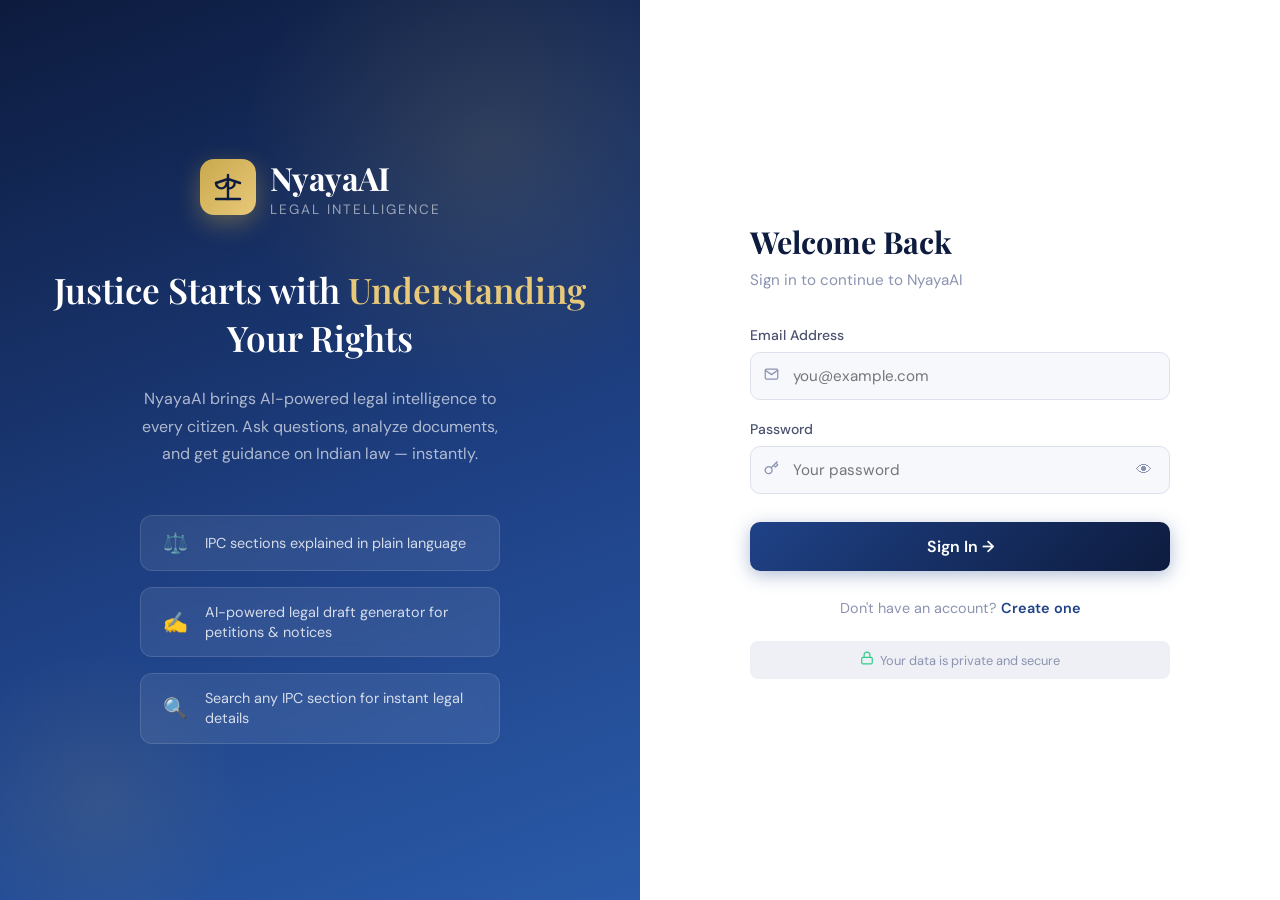
==== commit f22990d1: "changed index,login,register and style emojies to SVG" ====
--- a/frontend/login.html
+++ b/frontend/login.html
@@ -5,13 +5,13 @@
   <meta name="viewport" content="width=device-width, initial-scale=1.0"/>
   <title>Login — NyayaAI</title>
   <link rel="stylesheet" href="style.css"/>
-  <link rel="icon" href="data:image/svg+xml,<svg xmlns='http://www.w3.org/2000/svg' viewBox='0 0 100 100'><text y='.9em' font-size='90'>⚖️</text></svg>"/>
+  <link rel="icon" href="data:image/svg+xml,<svg xmlns='http://www.w3.org/2000/svg' viewBox='0 0 24 24' fill='none' stroke='%231f4287' stroke-width='2' stroke-linecap='round' stroke-linejoin='round'><path d='M12 3v18'/><path d='M3 9l9-3 9 3'/><path d='M3 9c0 2.2 1.8 4 4 4s4-1.8 4-4'/><path d='M17 9c0 2.2-1.8 4-4 4'/><line x1='3' y1='21' x2='21' y2='21'/></svg>"/>
 </head>
 <body>
 <div class="auth-page">
   <div class="auth-brand">
     <div class="brand-logo">
-      <div class="brand-icon">⚖️</div>
+      <div class="brand-icon"><svg width="32" height="32" viewBox="0 0 24 24" fill="none" stroke="currentColor" stroke-width="1.8" stroke-linecap="round" stroke-linejoin="round"><path d="M12 3v18"/><path d="M3 9l9-3 9 3"/><path d="M3 9c0 2.2 1.8 4 4 4s4-1.8 4-4"/><path d="M17 9c0 2.2-1.8 4-4 4"/><line x1="3" y1="21" x2="21" y2="21"/></svg></div>
       <div>
         <div class="brand-name">NyayaAI</div>
         <div class="brand-tagline">Legal Intelligence</div>
@@ -29,11 +29,11 @@
     <div class="auth-form-container">
       <h1 class="auth-form-title">Welcome Back</h1>
       <p class="auth-form-sub">Sign in to continue to NyayaAI</p>
-      <div id="error-box" class="auth-error-box hidden"><span>⚠️</span><span id="error-msg"></span></div>
+      <div id="error-box" class="auth-error-box hidden"><span>!</span><span id="error-msg"></span></div>
       <div class="form-group">
         <label for="email">Email Address</label>
         <div class="input-wrap">
-          <span class="input-icon">✉️</span>
+          <span class="input-icon"><svg width="15" height="15" viewBox="0 0 24 24" fill="none" stroke="currentColor" stroke-width="2" stroke-linecap="round" stroke-linejoin="round"><path d="M4 4h16c1.1 0 2 .9 2 2v12c0 1.1-.9 2-2 2H4c-1.1 0-2-.9-2-2V6c0-1.1.9-2 2-2z"/><polyline points="22,6 12,13 2,6"/></svg></span>
           <input type="email" id="email" class="form-control" placeholder="you@example.com" autocomplete="email"/>
         </div>
         <div class="form-error hidden" id="err-email">⚠ Please enter your email</div>
@@ -41,7 +41,7 @@
       <div class="form-group">
         <label for="password">Password</label>
         <div class="input-wrap">
-          <span class="input-icon">🔑</span>
+          <span class="input-icon"><svg width="15" height="15" viewBox="0 0 24 24" fill="none" stroke="currentColor" stroke-width="2" stroke-linecap="round" stroke-linejoin="round"><path d="M21 2l-2 2m-7.61 7.61a5.5 5.5 0 1 1-7.778 7.778 5.5 5.5 0 0 1 7.777-7.777zm0 0L15.5 7.5m0 0l3 3L22 7l-3-3m-3.5 3.5L19 4"/></svg></span>
           <input type="password" id="password" class="form-control" placeholder="Your password" autocomplete="current-password"/>
           <button class="toggle-pass" onclick="togglePass()" type="button">👁</button>
         </div>
@@ -49,7 +49,7 @@
       </div>
       <button class="btn btn-primary auth-btn-full" onclick="doLogin()">Sign In →</button>
       <div class="auth-switch">Don't have an account? <a href="register.html">Create one</a></div>
-      <div class="privacy-badge"><span>🔒</span> Your data is private and secure</div>
+      <div class="privacy-badge"><span><svg width="14" height="14" viewBox="0 0 24 24" fill="none" stroke="currentColor" stroke-width="2" stroke-linecap="round" stroke-linejoin="round"><rect x="3" y="11" width="18" height="11" rx="2" ry="2"/><path d="M7 11V7a5 5 0 0 1 10 0v4"/></svg></span> Your data is private and secure</div>
     </div>
   </div>
 </div>
@@ -84,4 +84,4 @@
   document.addEventListener('keydown', e => { if (e.key === 'Enter') doLogin(); });
 </script>
 </body>
-</html>
+</html>
--- a/frontend/style.css
+++ b/frontend/style.css
@@ -2028,4 +2028,74 @@
   margin-bottom: 18px;
   padding-bottom: 10px;
   border-bottom: 2px solid var(--gray-200);
+}
+
+/* ── SVG ICON SYSTEM ── */
+.nav-icon svg {
+  width: 16px; height: 16px;
+  display: block;
+  stroke: currentColor;
+  flex-shrink: 0;
+}
+.sidebar-icon-wrap svg {
+  width: 22px; height: 22px;
+  stroke: var(--accent);
+  display: block;
+}
+.home-card-icon svg {
+  width: 26px; height: 26px;
+  stroke: currentColor;
+  display: block;
+}
+.chat-header-icon svg {
+  width: 22px; height: 22px;
+  stroke: currentColor;
+  display: block;
+}
+.empty-icon svg {
+  width: 48px; height: 48px;
+  stroke: var(--gray-300);
+  display: block;
+  margin: 0 auto;
+}
+.ph-icon svg {
+  width: 44px; height: 44px;
+  stroke: var(--gray-300);
+  display: block;
+  margin: 0 auto;
+}
+.ipc-search-icon svg {
+  width: 16px; height: 16px;
+  stroke: currentColor;
+  display: block;
+}
+.topbar-privacy svg {
+  width: 13px; height: 13px;
+  stroke: currentColor;
+  display: inline-block;
+  vertical-align: middle;
+  margin-right: 2px;
+}
+.btn svg {
+  width: 14px; height: 14px;
+  stroke: currentColor;
+  display: inline-block;
+  vertical-align: middle;
+  margin-right: 5px;
+  flex-shrink: 0;
+}
+.draft-type-btn svg {
+  width: 15px; height: 15px;
+  stroke: currentColor;
+  display: inline-block;
+  vertical-align: middle;
+  margin-right: 5px;
+  flex-shrink: 0;
+}
+.chat-disclaimer svg {
+  width: 12px; height: 12px;
+  stroke: currentColor;
+  display: inline-block;
+  vertical-align: middle;
+  margin-right: 3px;
 }
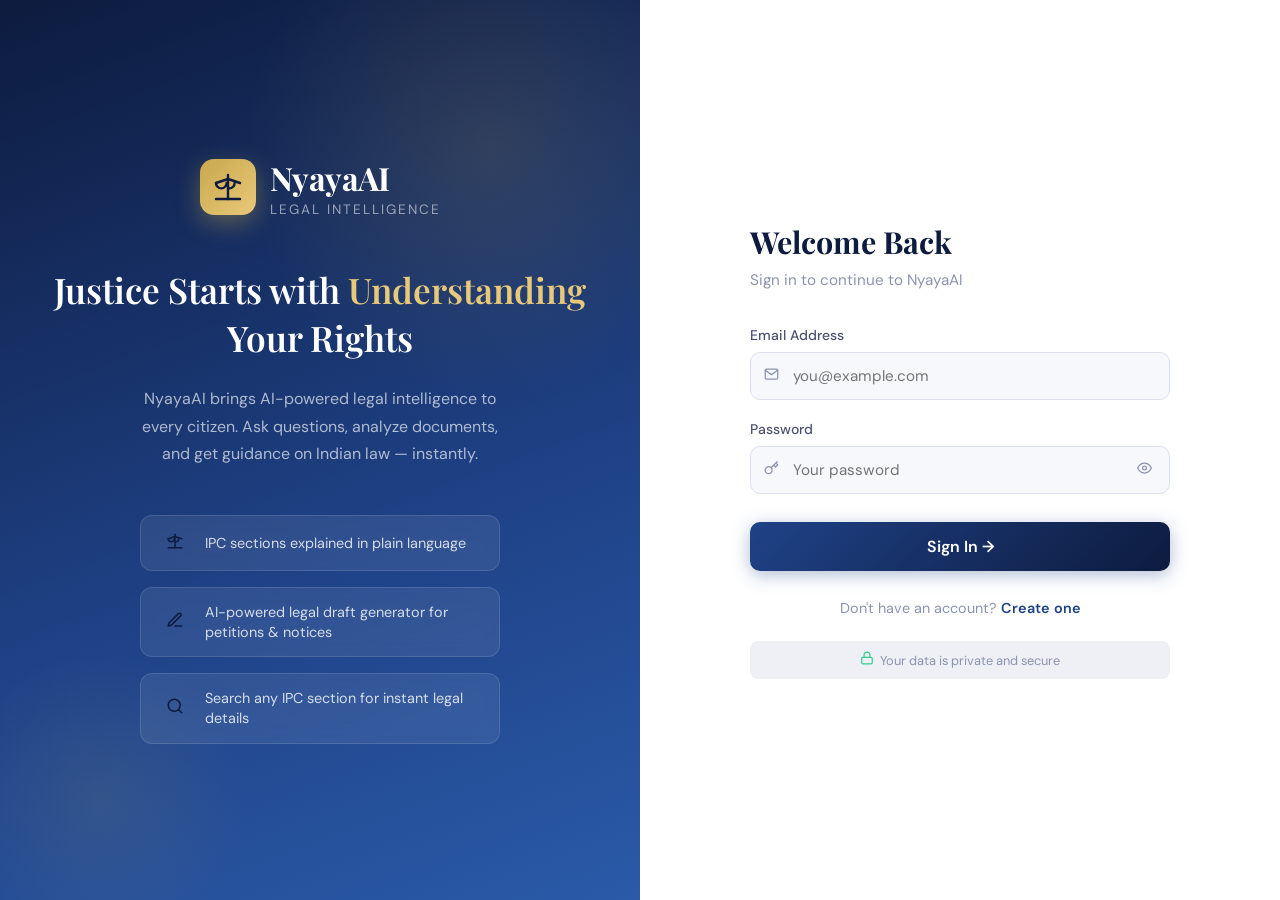
==== commit 973222c7: "added IPC and some minor looks enhancements" ====
--- a/frontend/login.html
+++ b/frontend/login.html
@@ -20,9 +20,9 @@
     <h2 class="brand-headline">Justice Starts with <span>Understanding</span> Your Rights</h2>
     <p class="brand-desc">NyayaAI brings AI-powered legal intelligence to every citizen. Ask questions, analyze documents, and get guidance on Indian law — instantly.</p>
     <div class="brand-features">
-      <div class="brand-feature"><div class="feat-icon">⚖️</div><p>IPC sections explained in plain language</p></div>
-      <div class="brand-feature"><div class="feat-icon">✍️</div><p>AI-powered legal draft generator for petitions & notices</p></div>
-      <div class="brand-feature"><div class="feat-icon">🔍</div><p>Search any IPC section for instant legal details</p></div>
+      <div class="brand-feature"><div class="feat-icon"><svg width="18" height="18" viewBox="0 0 24 24" fill="none" stroke="currentColor" stroke-width="2" stroke-linecap="round" stroke-linejoin="round"><path d="M12 3v18"/><path d="M3 9l9-3 9 3"/><path d="M3 9c0 2.2 1.8 4 4 4s4-1.8 4-4"/><path d="M17 9c0 2.2-1.8 4-4 4"/><line x1="3" y1="21" x2="21" y2="21"/></svg></div><p>IPC sections explained in plain language</p></div>
+      <div class="brand-feature"><div class="feat-icon"><svg width="18" height="18" viewBox="0 0 24 24" fill="none" stroke="currentColor" stroke-width="2" stroke-linecap="round" stroke-linejoin="round"><path d="M12 20h9"/><path d="M16.5 3.5a2.121 2.121 0 0 1 3 3L7 19l-4 1 1-4L16.5 3.5z"/></svg></div><p>AI-powered legal draft generator for petitions & notices</p></div>
+      <div class="brand-feature"><div class="feat-icon"><svg width="18" height="18" viewBox="0 0 24 24" fill="none" stroke="currentColor" stroke-width="2" stroke-linecap="round" stroke-linejoin="round"><circle cx="11" cy="11" r="8"/><line x1="21" y1="21" x2="16.65" y2="16.65"/></svg></div><p>Search any IPC section for instant legal details</p></div>
     </div>
   </div>
   <div class="auth-form-side">
@@ -43,7 +43,7 @@
         <div class="input-wrap">
           <span class="input-icon"><svg width="15" height="15" viewBox="0 0 24 24" fill="none" stroke="currentColor" stroke-width="2" stroke-linecap="round" stroke-linejoin="round"><path d="M21 2l-2 2m-7.61 7.61a5.5 5.5 0 1 1-7.778 7.778 5.5 5.5 0 0 1 7.777-7.777zm0 0L15.5 7.5m0 0l3 3L22 7l-3-3m-3.5 3.5L19 4"/></svg></span>
           <input type="password" id="password" class="form-control" placeholder="Your password" autocomplete="current-password"/>
-          <button class="toggle-pass" onclick="togglePass()" type="button">👁</button>
+          <button class="toggle-pass" onclick="togglePass()" type="button"><svg width="15" height="15" viewBox="0 0 24 24" fill="none" stroke="currentColor" stroke-width="2" stroke-linecap="round" stroke-linejoin="round"><path d="M1 12s4-8 11-8 11 8 11 8-4 8-11 8-11-8-11-8z"/><circle cx="12" cy="12" r="3"/></svg></button>
         </div>
         <div class="form-error hidden" id="err-password">⚠ Please enter your password</div>
       </div>
@@ -59,7 +59,7 @@
     const inp = document.getElementById('password');
     const btn = document.querySelector('.toggle-pass');
     inp.type = inp.type === 'password' ? 'text' : 'password';
-    btn.textContent = inp.type === 'password' ? '👁' : '🙈';
+    btn.innerHTML = inp.type === 'password' ? `<svg width="15" height="15" viewBox="0 0 24 24" fill="none" stroke="currentColor" stroke-width="2" stroke-linecap="round" stroke-linejoin="round"><path d="M1 12s4-8 11-8 11 8 11 8-4 8-11 8-11-8-11-8z"/><circle cx="12" cy="12" r="3"/></svg>` : `<svg width="15" height="15" viewBox="0 0 24 24" fill="none" stroke="currentColor" stroke-width="2" stroke-linecap="round" stroke-linejoin="round"><path d="M17.94 17.94A10.07 10.07 0 0 1 12 20c-7 0-11-8-11-8a18.45 18.45 0 0 1 5.06-5.94"/><path d="M9.9 4.24A9.12 9.12 0 0 1 12 4c7 0 11 8 11 8a18.5 18.5 0 0 1-2.16 3.19"/><line x1="1" y1="1" x2="23" y2="23"/></svg>`;
   }
   function doLogin() {
     ['err-email','err-password'].forEach(id => document.getElementById(id).classList.add('hidden'));
